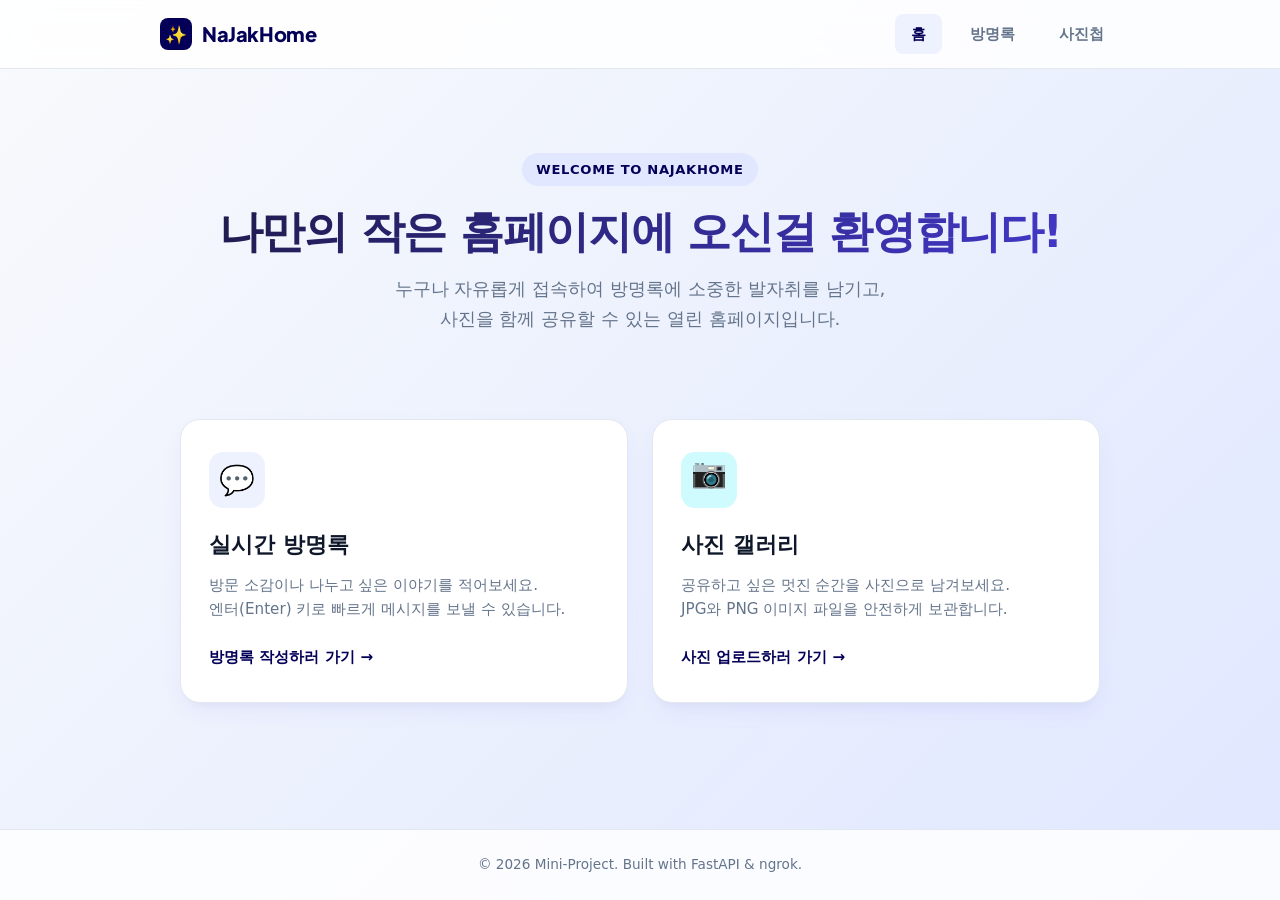
==== templates/index.html @ de192f57 "기능: 반응형 홈페이지 대문, 방명록 및 사진 갤러리 UI/스크립트 구현" ====
<!DOCTYPE html>
<html lang="ko">
<head>
  <meta charset="UTF-8">
  <meta name="viewport" content="width=device-width, initial-scale=1.0">
  <title>N.J.H.</title>
  <link rel="stylesheet" href="/static/css/style.css">
  <link rel="icon" href="data:image/svg+xml,<svg xmlns=%22http://www.w3.org/2000/svg%22 viewBox=%220 0 100 100%22><text y=%22.9em%22 font-size=%2290%22>🌐</text></svg>">
</head>
<body>
  <!-- 상단 네비게이션 -->
  <nav class="navbar">
    <div class="nav-container">
      <a href="/" class="nav-logo">
        <span class="logo-icon">✨</span>
        <span>NaJakHome</span>
      </a>
      <div class="nav-menu">
        <a href="/" class="nav-btn active">홈</a>
        <a href="/guestbook" class="nav-btn">방명록</a>
        <a href="/photo" class="nav-btn">사진첩</a>
      </div>
    </div>
  </nav>

  <!-- 메인 컨텐츠 영역 -->
  <main class="container">
    <section class="hero">
      <div class="hero-badge">Welcome to NaJakHome</div>
      <h1 class="hero-title">나만의 작은 홈페이지에 오신걸 환영합니다!</h1>
      <p class="hero-desc">
        누구나 자유롭게 접속하여 방명록에 소중한 발자취를 남기고,<br>
        사진을 함께 공유할 수 있는 열린 홈페이지입니다.
      </p>
    </section>

    <!-- 페이지 이동 카드 그리드 -->
    <section class="card-grid">
      <!-- 1. 방명록 카드 -->
      <a href="/guestbook" class="feature-card">
        <div class="card-icon"><span class="icon-inner">💬</span></div>
        <h2 class="card-title">실시간 방명록</h2>
        <p class="card-desc">
          방문 소감이나 나누고 싶은 이야기를 적어보세요.<br>
          엔터(Enter) 키로 빠르게 메시지를 보낼 수 있습니다.
        </p>
        <div class="card-action">
          <span>방명록 작성하러 가기</span>
          <span>&rarr;</span>
        </div>
      </a>

      <!-- 2. 사진 업로드 카드 -->
      <a href="/photo" class="feature-card">
        <div class="card-icon photo"><span class="icon-inner">📷</span></div>
        <h2 class="card-title">사진 갤러리</h2>
        <p class="card-desc">
          공유하고 싶은 멋진 순간을 사진으로 남겨보세요.<br>
          JPG와 PNG 이미지 파일을 안전하게 보관합니다.
        </p>
        <div class="card-action">
          <span>사진 업로드하러 가기</span>
          <span>&rarr;</span>
        </div>
      </a>
    </section>
  </main>

  <!-- 하단 푸터 -->
  <footer class="footer">
    <p>&copy; 2026 Mini-Project. Built with FastAPI & ngrok.</p>
  </footer>
</body>
</html>
---- static/css/style.css ----
/* === Google Font / Modern Web Fonts === */
@import url('https://fonts.googleapis.com/css2?family=Pretendard:wght@300;400;500;600;700;800&family=Plus+Jakarta+Sans:wght@500;700;800&display=swap');

:root {
  --primary: #040058;
  --primary-hover: #4338ca;
  --primary-light: #eef2ff;
  --secondary: #06b6d4;
  --accent: #fda409;
  --bg-gradient: linear-gradient(135deg, #f8fafc 0%, #e0e7ff 100%);
  --surface: #ffffff;
  --surface-translucent: rgba(255, 255, 255, 0.85);
  --text-main: #0f172a;
  --text-muted: #64748b;
  --border: #e2e8f0;
  --border-focus: #818cf8;
  --radius-sm: 8px;
  --radius-md: 14px;
  --radius-lg: 20px;
  --shadow-sm: 0 2px 4px rgba(0, 0, 0, 0.04);
  --shadow-md: 0 10px 25px -5px rgba(79, 70, 229, 0.08), 0 8px 10px -6px rgba(0, 0, 0, 0.03);
  --shadow-lg: 0 20px 30px -10px rgba(79, 70, 229, 0.15), 0 10px 15px -3px rgba(0, 0, 0, 0.05);
  --transition: all 0.25s cubic-bezier(0.4, 0, 0.2, 1);
}

* {
  margin: 0;
  padding: 0;
  box-sizing: border-box;
}

body {
  font-family: 'Pretendard', -apple-system, BlinkMacSystemFont, system-ui, Roboto, sans-serif;
  background: var(--bg-gradient);
  color: var(--text-main);
  min-height: 100vh;
  display: flex;
  flex-direction: column;
  line-height: 1.6;
  -webkit-font-smoothing: antialiased;
}

/* === Layout & Container === */
.container {
  width: 100%;
  max-width: 960px;
  margin: 0 auto;
  padding: 24px 20px 48px;
  flex: 1;
}

/* === Navigation Bar === */
.navbar {
  background: var(--surface-translucent);
  backdrop-filter: blur(12px);
  border-bottom: 1px solid var(--border);
  position: sticky;
  top: 0;
  z-index: 50;
  padding: 14px 24px;
}

.nav-container {
  max-width: 960px;
  margin: 0 auto;
  display: flex;
  align-items: center;
  justify-content: space-between;
}

.nav-logo {
  display: flex;
  align-items: center;
  gap: 10px;
  text-decoration: none;
  font-family: 'Plus Jakarta Sans', sans-serif;
  font-weight: 800;
  font-size: 1.25rem;
  color: var(--primary);
  letter-spacing: -0.02em;
}

.nav-logo .logo-icon {
  width: 32px;
  height: 32px;
  background: var(--primary);
  color: #fff;
  border-radius: var(--radius-sm);
  display: flex;
  align-items: center;
  justify-content: center;
  font-size: 1.1rem;
}

.nav-menu {
  display: flex;
  gap: 12px;
  align-items: center;
}

.nav-btn {
  text-decoration: none;
  padding: 8px 16px;
  border-radius: var(--radius-sm);
  font-size: 0.92rem;
  font-weight: 600;
  color: var(--text-muted);
  transition: var(--transition);
  display: inline-flex;
  align-items: center;
  gap: 6px;
}

.nav-btn:hover {
  color: var(--primary);
  background: var(--primary-light);
}

.nav-btn.active {
  color: var(--primary);
  background: var(--primary-light);
}

/* === Hero Section (Home) === */
.hero {
  text-align: center;
  padding: 60px 16px 40px;
}

.hero-badge {
  display: inline-flex;
  align-items: center;
  gap: 6px;
  background: #e0e7ff;
  color: var(--primary);
  padding: 6px 14px;
  border-radius: 9999px;
  font-size: 0.82rem;
  font-weight: 700;
  text-transform: uppercase;
  letter-spacing: 0.05em;
  margin-bottom: 20px;
}

.hero-title {
  font-size: 2.75rem;
  font-weight: 800;
  line-height: 1.2;
  letter-spacing: -0.03em;
  margin-bottom: 16px;
  background: linear-gradient(135deg, #1e1b4b 0%, #4338ca 100%);
  -webkit-background-clip: text;
  -webkit-text-fill-color: transparent;
}

.hero-desc {
  font-size: 1.15rem;
  color: var(--text-muted);
  max-width: 600px;
  margin: 0 auto 36px;
}

/* === Feature Cards Grid (Home) === */
.card-grid {
  display: grid;
  grid-template-columns: repeat(auto-fit, minmax(280px, 1fr));
  gap: 24px;
  margin-top: 10px;
}

.feature-card {
  background: var(--surface);
  border: 1px solid var(--border);
  border-radius: var(--radius-lg);
  padding: 32px 28px;
  display: flex;
  flex-direction: column;
  text-decoration: none;
  color: inherit;
  box-shadow: var(--shadow-md);
  transition: var(--transition);
  position: relative;
  overflow: hidden;
}

.feature-card::before {
  content: '';
  position: absolute;
  top: 0;
  left: 0;
  right: 0;
  height: 4px;
  background: var(--primary);
  opacity: 0;
  transition: var(--transition);
}

.feature-card:hover {
  transform: translateY(-6px);
  box-shadow: var(--shadow-lg);
  border-color: #cbd5e1;
}

.feature-card:hover::before {
  opacity: 1;
}

.card-icon {
  width: 56px;
  height: 56px;
  border-radius: var(--radius-md);
  display: flex;
  align-items: center;
  justify-content: center;
  font-size: 1.8rem;
  line-height: 1;
  margin-bottom: 20px;
  background: var(--primary-light);
  color: var(--primary);
  text-align: center;
  user-select: none;
}

.card-icon span,
.card-icon .icon-inner {
  display: inline-flex;
  align-items: center;
  justify-content: center;
  width: 100%;
  height: 100%;
  line-height: 1;
}

.card-icon.photo {
  background: #cffafe;
  color: #0891b2;
}

.card-icon.photo span,
.card-icon.photo .icon-inner {
  /* 윈도우 이모지 폰트 특유의 아래 쏠림 현상을 광학적으로 상쇄하여 완벽한 중앙 배치 */
  transform: translateY(-7px);
}

.card-title {
  font-size: 1.35rem;
  font-weight: 700;
  margin-bottom: 10px;
  color: var(--text-main);
}

.card-desc {
  font-size: 0.95rem;
  color: var(--text-muted);
  margin-bottom: 24px;
  flex: 1;
}

.card-action {
  font-size: 0.95rem;
  font-weight: 700;
  color: var(--primary);
  display: flex;
  align-items: center;
  gap: 6px;
  transition: var(--transition);
}

.feature-card:hover .card-action {
  gap: 10px;
}

/* === Page Header (Guestbook & Photo) === */
.page-header {
  margin-bottom: 32px;
  padding-bottom: 20px;
  border-bottom: 1px solid var(--border);
  display: flex;
  align-items: flex-end;
  justify-content: space-between;
  flex-wrap: wrap;
  gap: 16px;
}

.page-title {
  font-size: 2rem;
  font-weight: 800;
  letter-spacing: -0.02em;
  color: var(--text-main);
  display: flex;
  align-items: center;
  gap: 10px;
}

.page-subtitle {
  font-size: 0.95rem;
  color: var(--text-muted);
  margin-top: 6px;
}

.btn-back {
  text-decoration: none;
  font-size: 0.9rem;
  font-weight: 600;
  color: var(--text-muted);
  background: var(--surface);
  border: 1px solid var(--border);
  padding: 8px 16px;
  border-radius: var(--radius-sm);
  display: inline-flex;
  align-items: center;
  gap: 6px;
  transition: var(--transition);
}

.btn-back:hover {
  background: #f1f5f9;
  color: var(--text-main);
  border-color: #cbd5e1;
}

/* === Panel / Form Box === */
.panel {
  background: var(--surface);
  border: 1px solid var(--border);
  border-radius: var(--radius-lg);
  padding: 28px;
  box-shadow: var(--shadow-sm);
  margin-bottom: 32px;
}

.panel-title {
  font-size: 1.15rem;
  font-weight: 700;
  margin-bottom: 18px;
  display: flex;
  align-items: center;
  gap: 8px;
}

/* === Form Elements === */
.form-group {
  margin-bottom: 18px;
}

.form-label {
  display: block;
  font-size: 0.88rem;
  font-weight: 600;
  color: var(--text-main);
  margin-bottom: 6px;
}

.form-input,
.form-textarea {
  width: 100%;
  padding: 12px 14px;
  border: 1.5px solid var(--border);
  border-radius: var(--radius-sm);
  font-family: inherit;
  font-size: 0.95rem;
  color: var(--text-main);
  background: #f8fafc;
  transition: var(--transition);
  outline: none;
}

.form-input:focus,
.form-textarea:focus {
  border-color: var(--border-focus);
  background: #fff;
  box-shadow: 0 0 0 3px rgba(99, 102, 241, 0.15);
}

.form-textarea {
  min-height: 100px;
  resize: vertical;
}

.form-hint {
  font-size: 0.8rem;
  color: var(--text-muted);
  margin-top: 6px;
  display: flex;
  align-items: center;
  gap: 4px;
}

.btn-primary {
  background: var(--primary);
  color: #ffffff;
  border: none;
  padding: 12px 24px;
  border-radius: var(--radius-sm);
  font-size: 0.95rem;
  font-weight: 700;
  cursor: pointer;
  display: inline-flex;
  align-items: center;
  justify-content: center;
  gap: 8px;
  transition: var(--transition);
  box-shadow: 0 4px 10px rgba(79, 70, 229, 0.25);
}

.btn-primary:hover {
  background: var(--primary-hover);
  transform: translateY(-1px);
  box-shadow: 0 6px 14px rgba(79, 70, 229, 0.35);
}

.btn-primary:active {
  transform: translateY(0);
}

/* === Guestbook Feed === */
.feed-header {
  display: flex;
  align-items: center;
  justify-content: space-between;
  margin-bottom: 16px;
}

.feed-title {
  font-size: 1.15rem;
  font-weight: 700;
}

.feed-count {
  font-size: 0.85rem;
  color: var(--text-muted);
  background: #f1f5f9;
  padding: 4px 10px;
  border-radius: 9999px;
  font-weight: 600;
}

.guestbook-list {
  display: flex;
  flex-direction: column;
  gap: 14px;
}

.guestbook-item {
  background: var(--surface);
  border: 1px solid var(--border);
  border-radius: var(--radius-md);
  padding: 18px 20px;
  box-shadow: var(--shadow-sm);
  transition: var(--transition);
}

.guestbook-item:hover {
  border-color: #cbd5e1;
  box-shadow: var(--shadow-md);
}

.item-top {
  display: flex;
  align-items: center;
  justify-content: space-between;
  margin-bottom: 8px;
}

.item-author {
  font-weight: 700;
  font-size: 0.98rem;
  color: var(--primary);
  display: flex;
  align-items: center;
  gap: 6px;
}

.item-date {
  font-size: 0.8rem;
  color: var(--text-muted);
}

.item-content {
  font-size: 0.95rem;
  color: #334155;
  white-space: pre-wrap;
  word-break: break-word;
}

/* === Photo Upload Dropzone === */
.dropzone {
  border: 2px dashed #cbd5e1;
  border-radius: var(--radius-md);
  padding: 40px 24px;
  text-align: center;
  background: #f8fafc;
  cursor: pointer;
  transition: var(--transition);
  position: relative;
}

.dropzone:hover,
.dropzone.dragover {
  border-color: var(--primary);
  background: var(--primary-light);
}

.dropzone-icon {
  font-size: 2.8rem;
  color: var(--primary);
  margin-bottom: 12px;
}

.dropzone-text {
  font-size: 1rem;
  font-weight: 600;
  color: var(--text-main);
  margin-bottom: 6px;
}

.dropzone-subtext {
  font-size: 0.82rem;
  color: var(--text-muted);
}

.file-input {
  display: none;
}

.file-preview-bar {
  display: none;
  margin-top: 16px;
  padding: 12px 16px;
  background: #fff;
  border: 1px solid var(--border);
  border-radius: var(--radius-sm);
  align-items: center;
  justify-content: space-between;
}

/* === Photo Gallery Grid === */
.gallery-grid {
  display: grid;
  grid-template-columns: repeat(auto-fill, minmax(220px, 1fr));
  gap: 18px;
}

.gallery-card {
  background: var(--surface);
  border: 1px solid var(--border);
  border-radius: var(--radius-md);
  overflow: hidden;
  box-shadow: var(--shadow-sm);
  transition: var(--transition);
  cursor: pointer;
  display: flex;
  flex-direction: column;
}

.gallery-card:hover {
  transform: translateY(-4px);
  box-shadow: var(--shadow-lg);
  border-color: #cbd5e1;
}

.gallery-img-wrapper {
  position: relative;
  width: 100%;
  padding-top: 75%; /* 4:3 Aspect Ratio */
  background: #f1f5f9;
  overflow: hidden;
}

.gallery-img {
  position: absolute;
  top: 0;
  left: 0;
  width: 100%;
  height: 100%;
  object-fit: cover;
  transition: transform 0.3s ease;
}

.gallery-card:hover .gallery-img {
  transform: scale(1.05);
}

.gallery-info {
  padding: 12px 14px;
}

.gallery-date {
  font-size: 0.78rem;
  color: var(--text-muted);
}

/* === Empty States === */
.empty-state {
  text-align: center;
  padding: 48px 24px;
  background: var(--surface);
  border-radius: var(--radius-md);
  border: 1px dashed var(--border);
  color: var(--text-muted);
}

.empty-icon {
  font-size: 2.5rem;
  margin-bottom: 10px;
  opacity: 0.6;
}

/* === Footer === */
.footer {
  text-align: center;
  padding: 24px;
  font-size: 0.85rem;
  color: var(--text-muted);
  border-top: 1px solid var(--border);
  background: var(--surface-translucent);
}

/* === Responsive Tweaks === */
@media (max-width: 640px) {
  .hero-title {
    font-size: 2rem;
  }
  .page-header {
    flex-direction: column;
    align-items: flex-start;
  }
  .card-grid {
    grid-template-columns: 1fr;
  }
}

/* === Animations === */
@keyframes fadeIn {
  from {
    opacity: 0;
    transform: translateY(-8px);
  }
  to {
    opacity: 1;
    transform: translateY(0);
  }
}

/* === Lightbox Modal === */
.lightbox-modal {
  display: none;
  position: fixed;
  top: 0;
  left: 0;
  width: 100vw;
  height: 100vh;
  background: rgba(15, 23, 42, 0.85);
  backdrop-filter: blur(8px);
  z-index: 1000;
  align-items: center;
  justify-content: center;
  padding: 24px;
}

.lightbox-modal.active {
  display: flex;
  animation: fadeIn 0.25s ease-out;
}

.lightbox-content {
  position: relative;
  max-width: 90vw;
  max-height: 85vh;
  display: flex;
  flex-direction: column;
  align-items: center;
}

.lightbox-content img {
  max-width: 100%;
  max-height: 75vh;
  border-radius: var(--radius-md);
  box-shadow: 0 25px 50px -12px rgba(0, 0, 0, 0.5);
  object-fit: contain;
}

.lightbox-caption {
  margin-top: 14px;
  color: #f8fafc;
  font-size: 0.95rem;
  font-weight: 500;
  text-align: center;
}

.lightbox-close {
  position: absolute;
  top: -42px;
  right: -10px;
  background: none;
  border: none;
  color: #ffffff;
  font-size: 2.2rem;
  line-height: 1;
  cursor: pointer;
  padding: 4px 8px;
  transition: var(--transition);
}

.lightbox-close:hover {
  color: #ef4444;
  transform: scale(1.1);
}
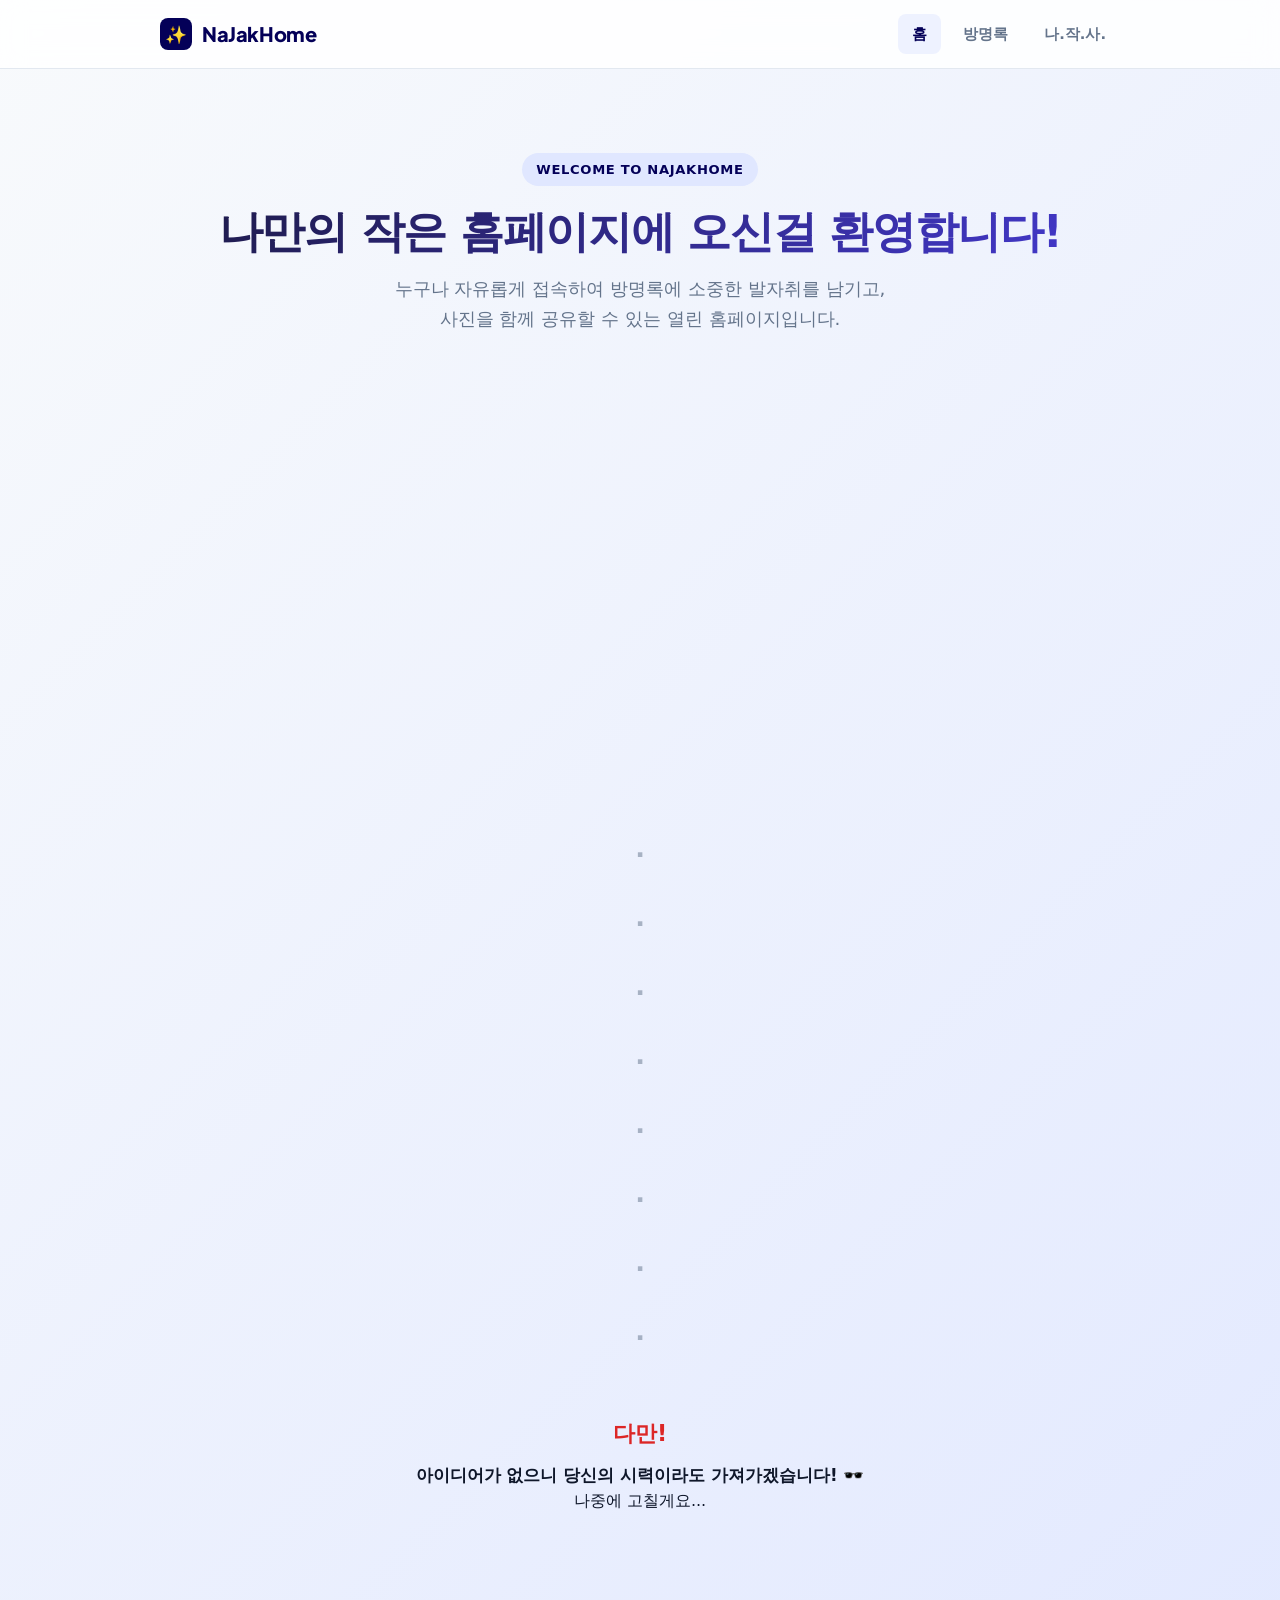
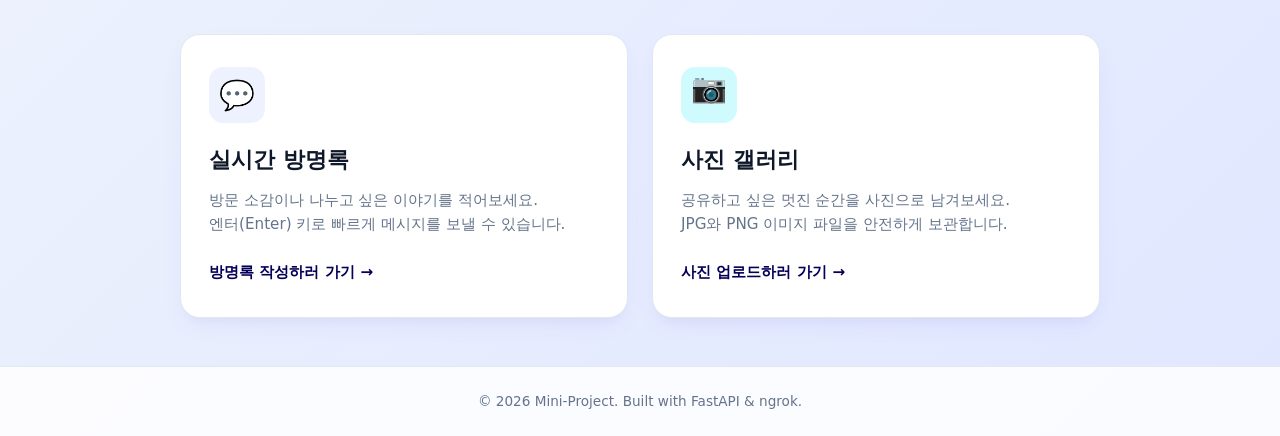
==== commit 40a8b951: "기능: 모바일 상단 탭 줄바꿈 방지 및 메인 다만! 스크롤 감지 비비드 레드 연출 구현" ====
--- a/templates/index.html
+++ b/templates/index.html
@@ -18,7 +18,7 @@
       <div class="nav-menu">
         <a href="/" class="nav-btn active">홈</a>
         <a href="/guestbook" class="nav-btn">방명록</a>
-        <a href="/photo" class="nav-btn">사진첩</a>
+        <a href="/photo" class="nav-btn">나.작.사.</a>
       </div>
     </div>
   </nav>
@@ -32,6 +32,25 @@
         누구나 자유롭게 접속하여 방명록에 소중한 발자취를 남기고,<br>
         사진을 함께 공유할 수 있는 열린 홈페이지입니다.
       </p>
+
+      <!-- 스크롤을 충분히 내려야 나타나는 미스터리 영역 -->
+      <div class="scroll-mystery-zone">
+        <div class="dot-stream">
+          <span>.</span>
+          <span>.</span>
+          <span>.</span>
+          <span>.</span>
+          <span>.</span>
+          <span>.</span>
+          <span>.</span>
+          <span>.</span>
+        </div>
+        <div class="danger-box">
+          <span id="danger-trigger" class="danger-trigger">다만!</span><br>
+          <span class="danger-subtext">아이디어가 없으니 당신의 시력이라도 가져가겠습니다! 🕶️</span><br>
+          나중에 고칠게요...
+        </div>
+      </div>
     </section>
 
     <!-- 페이지 이동 카드 그리드 -->
@@ -70,6 +89,44 @@
   <footer class="footer">
     <p>&copy; 2026 Mini-Project. Built with FastAPI & ngrok.</p>
   </footer>
+
+  <!-- '다만!' 노출 시 비비드 레드 테마 전환 스크립트 -->
+  <script>
+    document.addEventListener("DOMContentLoaded", () => {
+      const trigger = document.getElementById("danger-trigger");
+      if (!trigger) return;
+
+      // 1. 스크롤이 상단(맨 위 80px 이내)에 머물면 무조건 일반 평범한 테마 유지
+      const checkScrollTop = () => {
+        if (window.scrollY < 80) {
+          document.body.classList.remove("vivid-red-mode");
+        }
+      };
+
+      window.addEventListener("scroll", checkScrollTop, { passive: true });
+      checkScrollTop(); // 초기 로딩 시 즉시 검사
+
+      // 2. '다만!'이 화면에 온전히 들어왔을 때만 비비드 레드로 전환
+      const observer = new IntersectionObserver((entries) => {
+        entries.forEach(entry => {
+          if (entry.isIntersecting && window.scrollY >= 80) {
+            document.body.classList.add("vivid-red-mode");
+          } else {
+            // 트리거가 화면 아래로 벗어나거나 상단으로 이동 시 평범한 모드로 복귀
+            const rect = trigger.getBoundingClientRect();
+            if (rect.top > (window.innerHeight || document.documentElement.clientHeight) * 0.7 || window.scrollY < 80) {
+              document.body.classList.remove("vivid-red-mode");
+            }
+          }
+        });
+      }, {
+        threshold: 0.5, // 50% 이상 화면에 확실히 들어왔을 때만 발동
+        rootMargin: "0px 0px -80px 0px" // 하단 80px 여유를 두어 살짝 걸치는 정도로는 미발동
+      });
+
+      observer.observe(trigger);
+    });
+  </script>
 </body>
 </html>
 
--- a/static/css/style.css
+++ b/static/css/style.css
@@ -38,6 +38,7 @@
   flex-direction: column;
   line-height: 1.6;
   -webkit-font-smoothing: antialiased;
+  transition: background 0.4s ease, color 0.4s ease;
 }
 
 /* === Layout & Container === */
@@ -66,6 +67,8 @@
   display: flex;
   align-items: center;
   justify-content: space-between;
+  gap: 10px;
+  flex-wrap: nowrap;
 }
 
 .nav-logo {
@@ -78,6 +81,8 @@
   font-size: 1.25rem;
   color: var(--primary);
   letter-spacing: -0.02em;
+  white-space: nowrap;
+  flex-shrink: 0;
 }
 
 .nav-logo .logo-icon {
@@ -90,17 +95,20 @@
   align-items: center;
   justify-content: center;
   font-size: 1.1rem;
+  flex-shrink: 0;
 }
 
 .nav-menu {
   display: flex;
-  gap: 12px;
-  align-items: center;
+  gap: 8px;
+  align-items: center;
+  flex-wrap: nowrap;
+  flex-shrink: 0;
 }
 
 .nav-btn {
   text-decoration: none;
-  padding: 8px 16px;
+  padding: 8px 14px;
   border-radius: var(--radius-sm);
   font-size: 0.92rem;
   font-weight: 600;
@@ -109,6 +117,9 @@
   display: inline-flex;
   align-items: center;
   gap: 6px;
+  white-space: nowrap;
+  word-break: keep-all;
+  flex-shrink: 0;
 }
 
 .nav-btn:hover {
@@ -585,6 +596,19 @@
   padding: 12px 14px;
 }
 
+.gallery-caption {
+  font-size: 0.92rem;
+  font-weight: 600;
+  color: var(--text-main);
+  margin-bottom: 6px;
+  line-height: 1.4;
+  word-break: break-word;
+  display: -webkit-box;
+  -webkit-line-clamp: 2;
+  -webkit-box-orient: vertical;
+  overflow: hidden;
+}
+
 .gallery-date {
   font-size: 0.78rem;
   color: var(--text-muted);
@@ -618,6 +642,29 @@
 
 /* === Responsive Tweaks === */
 @media (max-width: 640px) {
+  .navbar {
+    padding: 10px 14px;
+  }
+  .nav-container {
+    gap: 8px;
+  }
+  .nav-logo {
+    font-size: 1.05rem;
+    gap: 6px;
+  }
+  .nav-logo .logo-icon {
+    width: 28px;
+    height: 28px;
+    font-size: 0.95rem;
+  }
+  .nav-menu {
+    gap: 4px;
+  }
+  .nav-btn {
+    padding: 6px 10px;
+    font-size: 0.84rem;
+    gap: 4px;
+  }
   .hero-title {
     font-size: 2rem;
   }
@@ -627,6 +674,19 @@
   }
   .card-grid {
     grid-template-columns: 1fr;
+  }
+}
+
+@media (max-width: 380px) {
+  .navbar {
+    padding: 8px 8px;
+  }
+  .nav-logo span:not(.logo-icon) {
+    font-size: 0.92rem;
+  }
+  .nav-btn {
+    padding: 5px 6px;
+    font-size: 0.78rem;
   }
 }
 
@@ -707,3 +767,140 @@
   transform: scale(1.1);
 }
 
+/* === '다만!' 트리거 및 비비드 레드(Vivid Red) 테마 연출 === */
+.scroll-mystery-zone {
+  margin-top: 55vh; /* 첫 화면(상단)에서는 완전히 화면 아래로 숨김 */
+  margin-bottom: 50px;
+  display: flex;
+  flex-direction: column;
+  align-items: center;
+  justify-content: center;
+}
+
+.dot-stream {
+  display: flex;
+  flex-direction: column;
+  gap: 28px;
+  font-size: 1.6rem;
+  font-weight: 800;
+  color: var(--text-muted);
+  opacity: 0.5;
+  margin-bottom: 40px;
+  user-select: none;
+}
+
+.danger-box {
+  text-align: center;
+  padding: 20px 10px;
+}
+
+.danger-trigger {
+  display: inline-block;
+  font-size: 1.4rem;
+  font-weight: 900;
+  color: #dc2626;
+  padding: 4px 12px;
+  border-radius: var(--radius-sm);
+  transition: var(--transition);
+}
+
+.danger-subtext {
+  display: inline-block;
+  margin-top: 6px;
+  font-size: 1.05rem;
+  font-weight: 700;
+  transition: var(--transition);
+}
+
+/* 🚨 '다만!' 노출 시 발동하는 비비드 레드 모드 🚨 */
+body.vivid-red-mode {
+  background: #ff0033 !important; /* 선명하고 강렬한 비비드 레드 */
+  color: #ffffff !important;
+}
+
+body.vivid-red-mode .navbar {
+  background: rgba(210, 0, 35, 0.85) !important;
+  border-bottom-color: rgba(255, 255, 255, 0.25) !important;
+}
+
+body.vivid-red-mode .nav-logo {
+  color: #ffffff !important;
+}
+
+body.vivid-red-mode .nav-logo .logo-icon {
+  background: #ffffff !important;
+  color: #ff0033 !important;
+}
+
+body.vivid-red-mode .nav-btn {
+  color: rgba(255, 255, 255, 0.9) !important;
+}
+
+body.vivid-red-mode .nav-btn:hover,
+body.vivid-red-mode .nav-btn.active {
+  color: #ff0033 !important;
+  background: #ffffff !important;
+}
+
+body.vivid-red-mode .hero-badge {
+  background: #ffffff !important;
+  color: #ff0033 !important;
+  box-shadow: 0 4px 15px rgba(0, 0, 0, 0.2) !important;
+}
+
+body.vivid-red-mode .hero-title {
+  background: none !important;
+  -webkit-text-fill-color: #ffffff !important;
+  color: #ffffff !important;
+  text-shadow: 0 4px 20px rgba(0, 0, 0, 0.3) !important;
+}
+
+body.vivid-red-mode .hero-desc {
+  color: #ffffff !important;
+}
+
+body.vivid-red-mode .danger-trigger {
+  font-size: 1.8rem;
+  color: #fffb00 !important; /* 노란색 네온 강조 */
+  background: #111111 !important;
+  box-shadow: 0 0 20px rgba(255, 251, 0, 0.8) !important;
+  transform: scale(1.1);
+  animation: pulseDanger 0.8s infinite alternate ease-in-out;
+}
+
+@keyframes pulseDanger {
+  from {
+    transform: scale(1.05);
+    box-shadow: 0 0 15px rgba(255, 251, 0, 0.6);
+  }
+  to {
+    transform: scale(1.18);
+    box-shadow: 0 0 30px rgba(255, 251, 0, 1);
+  }
+}
+
+body.vivid-red-mode .danger-subtext {
+  color: #ffffff !important;
+  text-shadow: 0 2px 10px rgba(0, 0, 0, 0.5) !important;
+}
+
+body.vivid-red-mode .feature-card {
+  background: #ffffff !important;
+  border-color: #ffcccc !important;
+  box-shadow: 0 15px 35px rgba(0, 0, 0, 0.3) !important;
+}
+
+body.vivid-red-mode .card-title {
+  color: #ff0033 !important;
+}
+
+body.vivid-red-mode .card-action {
+  color: #ff0033 !important;
+}
+
+body.vivid-red-mode .footer {
+  background: rgba(180, 0, 30, 0.95) !important;
+  color: rgba(255, 255, 255, 0.95) !important;
+  border-top-color: rgba(255, 255, 255, 0.25) !important;
+}
+
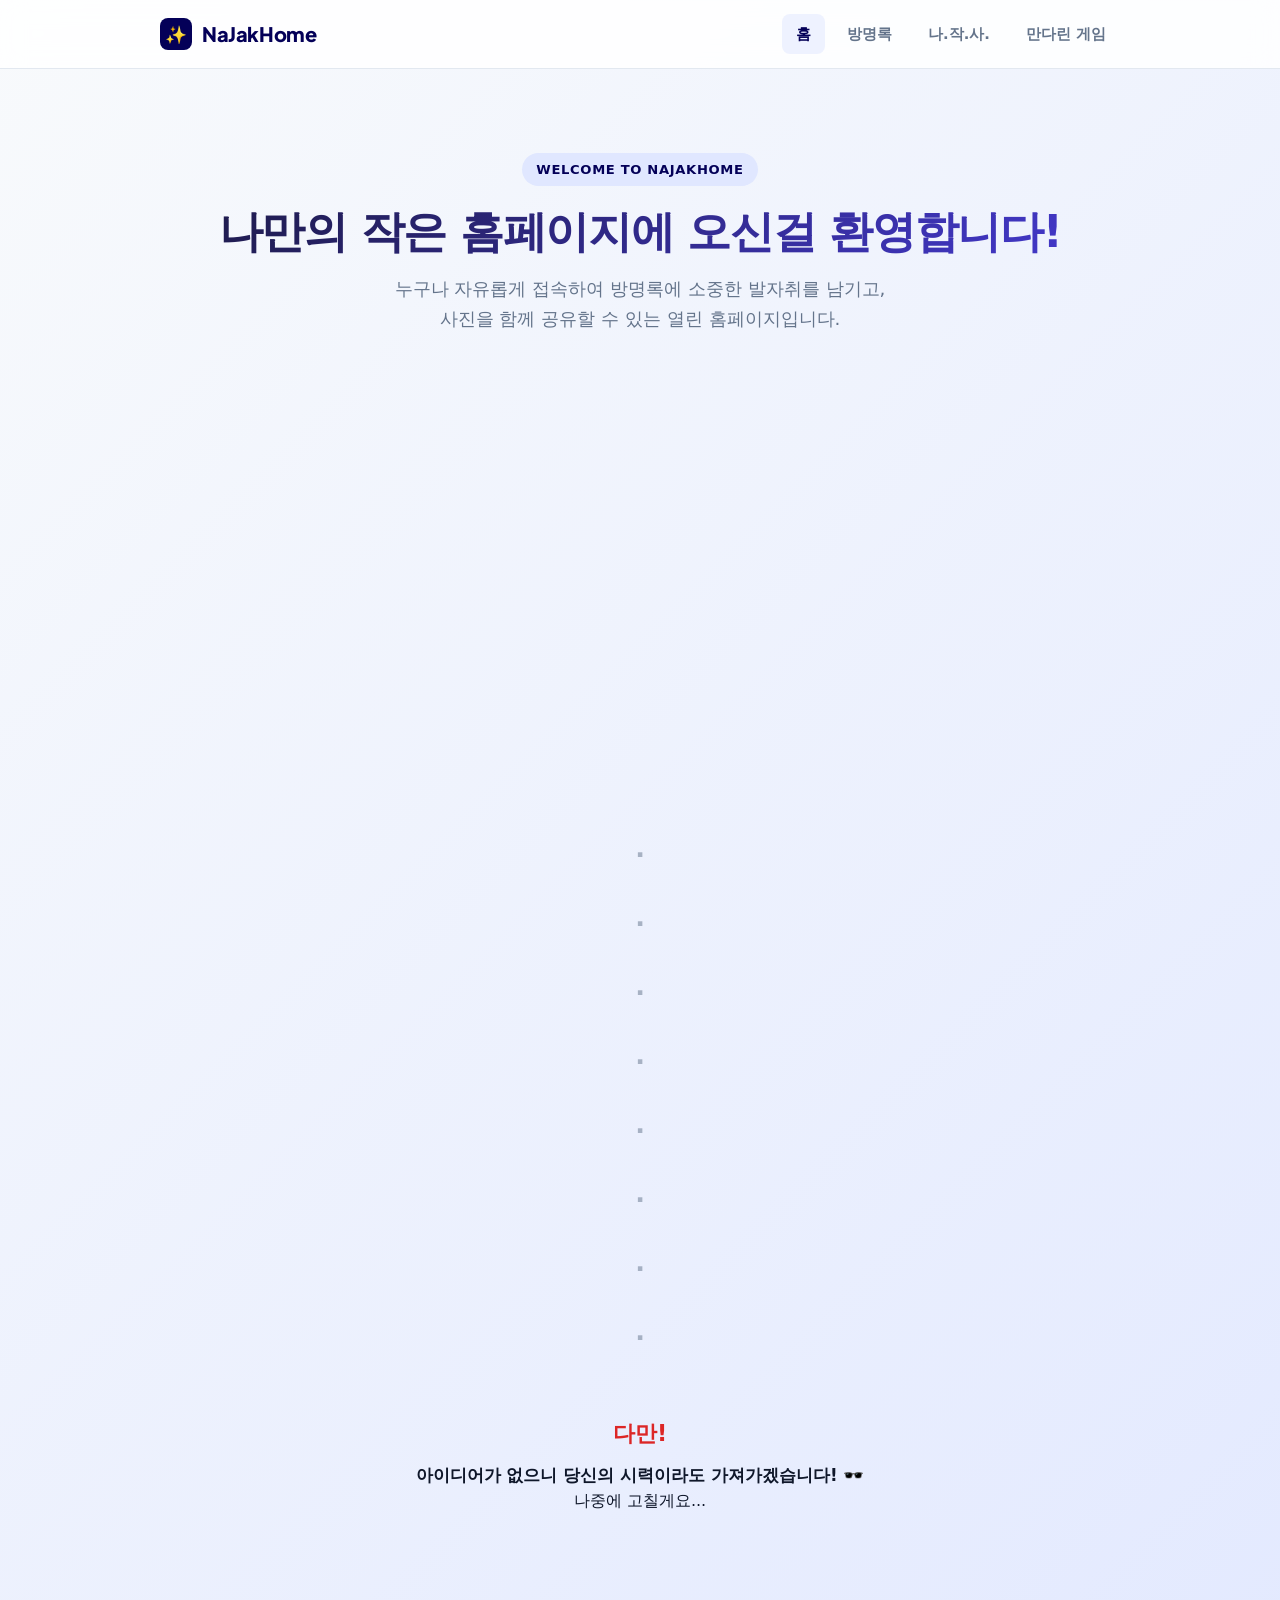
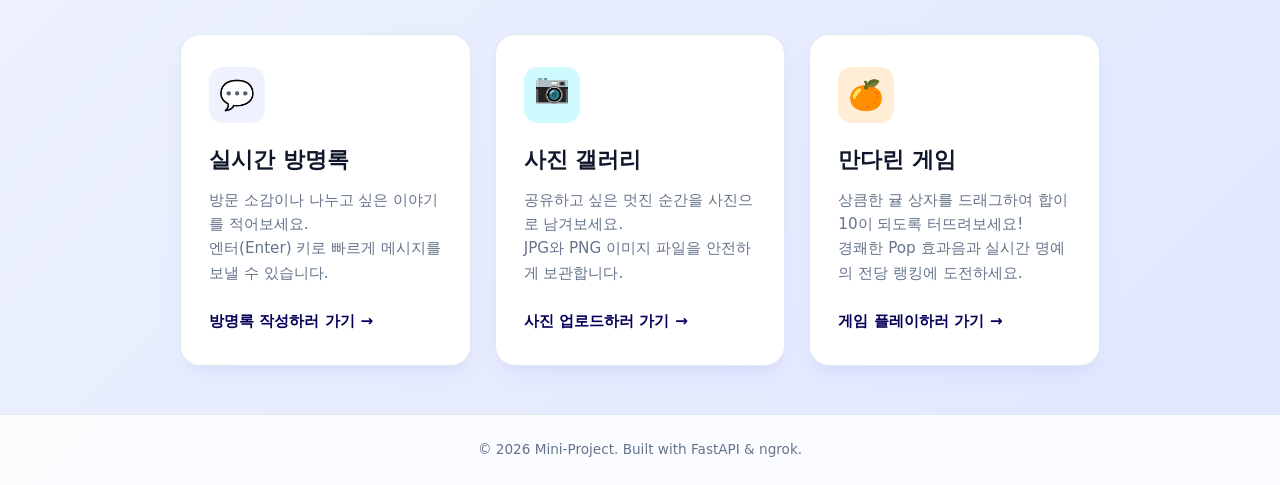
==== commit f092b436: "기능: 만다린 퍼즐 게임 이식 및 상단 탭/대문 카드 연동 (/mandarin) [v1.1.0]" ====
--- a/templates/index.html
+++ b/templates/index.html
@@ -5,6 +5,7 @@
   <meta name="viewport" content="width=device-width, initial-scale=1.0">
   <title>N.J.H.</title>
   <link rel="stylesheet" href="/static/css/style.css">
+  <link rel="stylesheet" href="/static/css/game.css">
   <link rel="icon" href="data:image/svg+xml,<svg xmlns=%22http://www.w3.org/2000/svg%22 viewBox=%220 0 100 100%22><text y=%22.9em%22 font-size=%2290%22>🌐</text></svg>">
 </head>
 <body>
@@ -19,6 +20,7 @@
         <a href="/" class="nav-btn active">홈</a>
         <a href="/guestbook" class="nav-btn">방명록</a>
         <a href="/photo" class="nav-btn">나.작.사.</a>
+        <a href="/mandarin" class="nav-btn">만다린 게임</a>
       </div>
     </div>
   </nav>
@@ -82,6 +84,20 @@
           <span>&rarr;</span>
         </div>
       </a>
+
+      <!-- 3. 만다린 게임 카드 -->
+      <a href="/mandarin" class="feature-card">
+        <div class="card-icon mandarin"><span class="icon-inner">🍊</span></div>
+        <h2 class="card-title">만다린 게임</h2>
+        <p class="card-desc">
+          상큼한 귤 상자를 드래그하여 합이 10이 되도록 터뜨려보세요!<br>
+          경쾌한 Pop 효과음과 실시간 명예의 전당 랭킹에 도전하세요.
+        </p>
+        <div class="card-action">
+          <span>게임 플레이하러 가기</span>
+          <span>&rarr;</span>
+        </div>
+      </a>
     </section>
   </main>
 
--- a/static/css/game.css
+++ b/static/css/game.css
@@ -0,0 +1,1035 @@
+/* ==========================================================================
+   만다린 게임 (Mandarin Game) & 사이드 Top 5 랭킹 스타일 (game.css)
+   ========================================================================== */
+
+:root {
+  --accent-orange: #ea580c;
+  --accent-orange-hover: #c2410c;
+  --accent-orange-light: #ffedd5;
+  --accent-wood: #78350f;
+  --surface-card: #ffffff;
+  --surface-subtle: #f8fafc;
+  --surface-hover: #f1f5f9;
+  --border-color: #e2e8f0;
+  --border-subtle: #f1f5f9;
+  --text-sub: #475569;
+  --transition-smooth: all 0.2s cubic-bezier(0.4, 0, 0.2, 1);
+}
+
+/* 게임 페이지 컨테이너 확장 */
+.game-container {
+  max-width: 1140px;
+  width: 100%;
+  margin: 0 auto;
+  padding: 24px 16px 48px;
+  flex: 1;
+}
+
+/* 헤더 배지 & 타이틀 */
+.game-badge-row {
+  display: flex;
+  justify-content: center;
+  gap: 0.5rem;
+  margin-bottom: 0.6rem;
+}
+
+.game-badge {
+  display: inline-flex;
+  align-items: center;
+  padding: 4px 12px;
+  border-radius: 9999px;
+  font-size: 0.8rem;
+  font-weight: 600;
+  background-color: #f1f5f9;
+  color: #475569;
+  border: 1px solid #e2e8f0;
+}
+
+.orange-badge {
+  background-color: #ffedd5 !important;
+  color: #c2410c !important;
+  border-color: #fdba74 !important;
+}
+
+/* 2열 레이아웃: 좌측 게임 + 우측 사이드 랭킹 */
+.game-layout-container {
+  display: grid;
+  grid-template-columns: 1fr 320px;
+  gap: 1.5rem;
+  align-items: start;
+  margin-top: 1.25rem;
+}
+
+/* 좌측 게임 카드 래퍼 */
+.game-card-wrapper {
+  padding: 1.25rem 1.4rem;
+  background-color: var(--surface-card);
+  border: 1px solid var(--border-color);
+  border-radius: 16px;
+  box-shadow: 0 10px 25px -5px rgba(0, 0, 0, 0.05), 0 8px 10px -6px rgba(0, 0, 0, 0.02);
+}
+
+/* 게임 대시보드 HUD */
+.game-hud {
+  display: flex;
+  justify-content: space-between;
+  align-items: center;
+  flex-wrap: wrap;
+  gap: 1rem;
+  padding-bottom: 0.9rem;
+  border-bottom: 1px solid var(--border-subtle);
+}
+
+.hud-stats-group {
+  display: flex;
+  align-items: center;
+  gap: 0.8rem;
+  flex-wrap: wrap;
+}
+
+.hud-stat-box {
+  display: flex;
+  flex-direction: column;
+  background: var(--surface-subtle);
+  border: 1px solid var(--border-color);
+  padding: 0.45rem 0.85rem;
+  border-radius: 10px;
+  min-width: 82px;
+}
+
+.hud-stat-label {
+  font-size: 0.76rem;
+  color: var(--text-muted);
+  font-weight: 500;
+}
+
+.hud-stat-value {
+  font-size: 1.25rem;
+  font-weight: 700;
+  color: var(--text-main);
+  line-height: 1.2;
+  margin-top: 0.15rem;
+}
+
+.hud-stat-value .stat-unit {
+  font-size: 0.82rem;
+  font-weight: 600;
+  color: var(--text-sub);
+  margin-left: 0.15rem;
+}
+
+.score-box .hud-stat-value {
+  color: var(--accent-orange);
+}
+
+.timer-box.time-warning {
+  background-color: #fef2f2;
+  border-color: #fca5a5;
+  animation: timerBlink 0.8s infinite alternate;
+}
+
+.timer-box.time-warning .hud-stat-value {
+  color: #dc2626;
+}
+
+@keyframes timerBlink {
+  0% { transform: scale(1); }
+  100% { transform: scale(1.05); }
+}
+
+.hud-action-group {
+  display: flex;
+  align-items: center;
+  gap: 0.5rem;
+}
+
+.btn-hud-icon {
+  width: 40px;
+  height: 40px;
+  display: inline-flex;
+  align-items: center;
+  justify-content: center;
+  font-size: 1.2rem;
+  border-radius: 10px;
+  background-color: var(--surface-subtle);
+  border: 1px solid var(--border-color);
+  margin: 0 !important;
+  box-sizing: border-box;
+  flex-shrink: 0;
+  cursor: pointer;
+  transition: var(--transition-smooth);
+}
+
+.btn-hud-icon:hover {
+  background-color: var(--surface-hover);
+  border-color: var(--accent-orange);
+  transform: translateY(-1px);
+}
+
+.btn-hud-action {
+  margin-top: 0 !important;
+  height: 40px !important;
+  padding: 0 1.2rem;
+  font-size: 0.9rem;
+  font-weight: 600;
+  background-color: #1e293b;
+  color: #ffffff;
+  border: none;
+  border-radius: 10px;
+  box-shadow: 0 2px 8px rgba(30, 41, 59, 0.15);
+  display: inline-flex;
+  align-items: center;
+  justify-content: center;
+  box-sizing: border-box;
+  flex-shrink: 0;
+  cursor: pointer;
+  transition: var(--transition-smooth);
+}
+
+.btn-hud-action:hover {
+  background-color: var(--accent-orange);
+  transform: translateY(-1px);
+}
+
+/* 타이머 프로그레스 게이지 바 */
+.timer-gauge-track {
+  width: 100%;
+  height: 6px;
+  background-color: var(--border-subtle);
+  border-radius: 3px;
+  overflow: hidden;
+  margin-top: 0.75rem;
+  margin-bottom: 1.1rem;
+}
+
+.timer-gauge-fill {
+  height: 100%;
+  width: 100%;
+  background: linear-gradient(90deg, var(--accent-orange), #f97316);
+  border-radius: 3px;
+  transition: width 1s linear;
+}
+
+/* 게임 플레이 보드 래퍼 */
+.game-board-container {
+  position: relative;
+  width: 100%;
+  min-height: 440px;
+  background-color: #faf6f0;
+  border: 1px solid #ebdccb;
+  border-radius: 12px;
+  padding: 0.75rem;
+  box-sizing: border-box;
+  user-select: none;
+  -webkit-user-select: none;
+  touch-action: none; /* 터치 드래그 시 브라우저 기본 스크롤 차단 */
+  overflow: hidden;
+  box-shadow: inset 0 2px 6px rgba(0, 0, 0, 0.03);
+}
+
+/* 시작 전 오버레이 */
+.game-start-overlay {
+  position: absolute;
+  inset: 0;
+  background: rgba(250, 248, 245, 0.94);
+  backdrop-filter: blur(5px);
+  z-index: 30;
+  display: flex;
+  align-items: center;
+  justify-content: center;
+  border-radius: 12px;
+  padding: 1.5rem;
+  box-sizing: border-box;
+}
+
+.start-overlay-card {
+  text-align: center;
+  max-width: 440px;
+  width: 100%;
+  display: flex;
+  flex-direction: column;
+  align-items: center;
+  justify-content: center;
+}
+
+.start-mandarin-logo {
+  width: 72px;
+  height: 72px;
+  margin-bottom: 0.75rem;
+  filter: drop-shadow(0 6px 12px rgba(234, 88, 12, 0.25));
+  animation: floatMandarin 3s ease-in-out infinite;
+}
+
+@keyframes floatMandarin {
+  0%, 100% { transform: translateY(0) rotate(0deg); }
+  50% { transform: translateY(-8px) rotate(4deg); }
+}
+
+.start-overlay-card h2 {
+  font-size: 1.35rem;
+  font-weight: 700;
+  color: var(--text-main);
+  margin-bottom: 0.5rem;
+}
+
+.start-overlay-card p {
+  font-size: 0.92rem;
+  color: var(--text-sub);
+  line-height: 1.6;
+  margin-bottom: 1.25rem;
+}
+
+.start-btn-lg {
+  padding: 0.75rem 2rem;
+  font-size: 1.05rem;
+  font-weight: 700;
+  background-color: var(--accent-orange);
+  color: #ffffff;
+  border: none;
+  border-radius: 12px;
+  box-shadow: 0 4px 15px rgba(234, 88, 12, 0.35);
+  cursor: pointer;
+  transition: var(--transition-smooth);
+}
+
+.start-btn-lg:hover {
+  background-color: var(--accent-orange-hover);
+  transform: translateY(-2px);
+}
+
+/* 17x10 만다린 타일 그리드 보드 */
+.mandarin-board {
+  display: grid;
+  grid-template-columns: repeat(17, 1fr);
+  grid-template-rows: repeat(10, 1fr);
+  gap: 4px;
+  width: 100%;
+}
+
+/* 개별 귤 타일 */
+.mandarin-tile {
+  position: relative;
+  aspect-ratio: 1;
+  border-radius: 8px;
+  display: flex;
+  align-items: center;
+  justify-content: center;
+  cursor: pointer;
+  background-color: rgba(255, 249, 242, 0.75);
+  border: 1px solid rgba(243, 229, 215, 0.8);
+  transition: transform 0.12s ease, filter 0.12s ease, box-shadow 0.12s ease;
+  will-change: transform;
+}
+
+.tile-bg-mandarin {
+  width: 100%;
+  height: 100%;
+  object-fit: contain;
+  pointer-events: none;
+  transform: scale(1.35);
+  filter: drop-shadow(0 2px 4px rgba(0, 0, 0, 0.12));
+}
+
+.tile-number {
+  position: absolute;
+  inset: 0;
+  display: flex;
+  align-items: center;
+  justify-content: center;
+  transform: translateY(5%);
+  font-size: 1.0rem;
+  font-weight: 800;
+  color: #ffffff;
+  text-shadow: 0 1px 3px rgba(0, 0, 0, 0.88), 0 0 2px #000;
+  pointer-events: none;
+  user-select: none;
+}
+
+/* 드래그 선택된 타일 */
+.mandarin-tile.selected {
+  transform: scale(1.08);
+  filter: brightness(1.12);
+  border-color: var(--accent-orange);
+  box-shadow: 0 0 8px rgba(234, 88, 12, 0.45);
+  z-index: 2;
+  background-color: #ffedd5;
+}
+
+/* 합계 10 달성 시 타일 강조 */
+.mandarin-tile.selected.is-ten {
+  transform: scale(1.14);
+  filter: brightness(1.25) drop-shadow(0 0 5px #ea580c);
+  border-color: #ea580c;
+  background-color: #fed7aa;
+  box-shadow: 0 0 12px rgba(234, 88, 12, 0.7);
+}
+
+/* 터지며 사라지는 팝 애니메이션 */
+.mandarin-tile.clearing-pop {
+  animation: popExplosion 0.28s cubic-bezier(0.18, 0.89, 0.32, 1.28) forwards;
+  z-index: 5;
+}
+
+@keyframes popExplosion {
+  0% {
+    transform: scale(1.15);
+    opacity: 1;
+  }
+  50% {
+    transform: scale(1.4) rotate(12deg);
+    opacity: 0.9;
+    filter: brightness(1.4);
+  }
+  100% {
+    transform: scale(0.1) rotate(25deg);
+    opacity: 0;
+  }
+}
+
+/* 제거 완료된 타일: 빈자리 유지 */
+.mandarin-tile.cleared {
+  visibility: hidden;
+  pointer-events: none;
+}
+
+/* 실패 흔들림 애니메이션 */
+.mandarin-tile.shake-fail {
+  animation: tileShake 0.3s ease-in-out;
+}
+
+@keyframes tileShake {
+  0%, 100% { transform: translateX(0); }
+  25% { transform: translateX(-3px); }
+  75% { transform: translateX(3px); }
+}
+
+/* 드래그 선택 박스 */
+.selection-box {
+  position: absolute;
+  border: 2px dashed rgba(234, 88, 12, 0.75);
+  background: rgba(234, 88, 12, 0.12);
+  border-radius: 6px;
+  pointer-events: none;
+  z-index: 15;
+  transition: border-color 0.1s ease, background-color 0.1s ease;
+}
+
+.selection-box.is-ten {
+  border: 2px solid #ea580c;
+  background: rgba(234, 88, 12, 0.28);
+  box-shadow: 0 0 16px rgba(234, 88, 12, 0.5);
+}
+
+/* 합계 플로팅 인디케이터 배지 */
+.sum-floating-badge {
+  position: absolute;
+  background: rgba(30, 41, 59, 0.9);
+  color: #ffffff;
+  padding: 0.3rem 0.65rem;
+  border-radius: 20px;
+  font-size: 0.85rem;
+  font-weight: 700;
+  pointer-events: none;
+  z-index: 20;
+  backdrop-filter: blur(4px);
+  box-shadow: 0 3px 8px rgba(0, 0, 0, 0.2);
+  white-space: nowrap;
+  transform: translate(-50%, -100%);
+  transition: background-color 0.12s ease, transform 0.12s ease;
+}
+
+.sum-floating-badge.is-ten {
+  background: #ea580c;
+  color: #ffffff;
+  box-shadow: 0 0 12px rgba(234, 88, 12, 0.6);
+  transform: translate(-50%, -100%) scale(1.1);
+}
+
+/* 플로팅 스코어 텍스트 (+N) */
+.floating-score {
+  position: absolute;
+  font-size: 1.4rem;
+  font-weight: 900;
+  color: #ea580c;
+  text-shadow: 0 1px 3px rgba(0, 0, 0, 0.25), 0 0 8px #fff;
+  pointer-events: none;
+  z-index: 25;
+  animation: floatScoreUp 0.8s ease-out forwards;
+  transform: translate(-50%, -50%);
+}
+
+@keyframes floatScoreUp {
+  0% {
+    opacity: 1;
+    transform: translate(-50%, -50%) scale(0.8);
+  }
+  50% {
+    opacity: 1;
+    transform: translate(-50%, -90%) scale(1.25);
+  }
+  100% {
+    opacity: 0;
+    transform: translate(-50%, -130%) scale(1);
+  }
+}
+
+.game-tip-row {
+  margin-top: 0.85rem;
+  font-size: 0.85rem;
+  color: var(--text-muted);
+  background: var(--surface-subtle);
+  padding: 0.55rem 0.85rem;
+  border-radius: 8px;
+  border: 1px dashed var(--border-color);
+}
+
+/* ==========================================================================
+   우측 사이드 Top 5 명예의 전당 위젯
+   ========================================================================== */
+.sidebar-leaderboard {
+  background-color: var(--surface-card);
+  border: 1px solid var(--border-color);
+  border-radius: 16px;
+  padding: 1.25rem;
+  box-shadow: 0 10px 25px -5px rgba(0, 0, 0, 0.05), 0 8px 10px -6px rgba(0, 0, 0, 0.02);
+}
+
+.sidebar-title-row {
+  display: flex;
+  justify-content: space-between;
+  align-items: center;
+  margin-bottom: 1rem;
+  padding-bottom: 0.65rem;
+  border-bottom: 1px solid var(--border-subtle);
+}
+
+.sidebar-title-wrap h2 {
+  font-size: 1.15rem;
+  font-weight: 700;
+  color: var(--text-main);
+  margin-bottom: 0.15rem;
+}
+
+.sidebar-title-wrap .sub-label {
+  font-size: 0.78rem;
+  color: var(--accent-orange);
+  font-weight: 600;
+}
+
+.btn-icon-refresh {
+  width: 32px;
+  height: 32px;
+  display: inline-flex;
+  align-items: center;
+  justify-content: center;
+  border-radius: 8px;
+  background-color: var(--surface-subtle);
+  border: 1px solid var(--border-color);
+  font-size: 0.95rem;
+  cursor: pointer;
+  transition: var(--transition-smooth);
+}
+
+.btn-icon-refresh:hover {
+  background-color: var(--surface-hover);
+  border-color: var(--accent-orange);
+}
+
+.btn-icon-refresh.spinning {
+  animation: spinIcon 0.6s ease-in-out;
+}
+
+@keyframes spinIcon {
+  100% { transform: rotate(360deg); }
+}
+
+/* 스켈레톤 리스트 */
+.leaderboard-skeleton-list {
+  display: flex;
+  flex-direction: column;
+  gap: 0.6rem;
+}
+
+.skeleton-rank-item {
+  height: 48px;
+  background: linear-gradient(90deg, #f1f5f9 25%, #e2e8f0 50%, #f1f5f9 75%);
+  background-size: 200% 100%;
+  border-radius: 10px;
+  animation: skeleton-pulse 1.5s ease-in-out infinite;
+}
+
+@keyframes skeleton-pulse {
+  0% { background-position: 200% 0; }
+  100% { background-position: -200% 0; }
+}
+
+/* Top 5 리스트 */
+.top5-list {
+  list-style: none;
+  display: flex;
+  flex-direction: column;
+  gap: 0.55rem;
+  padding: 0;
+  margin: 0;
+}
+
+.top5-item {
+  display: flex;
+  justify-content: space-between;
+  align-items: center;
+  padding: 0.6rem 0.8rem;
+  background: var(--surface-subtle);
+  border: 1px solid var(--border-subtle);
+  border-radius: 10px;
+  transition: var(--transition-smooth);
+}
+
+.top5-item:hover {
+  background: var(--surface-hover);
+  border-color: var(--border-color);
+  transform: translateX(2px);
+}
+
+/* 신규 등록 랭킹 하이라이트 */
+.top5-item.newly-ranked {
+  animation: highlightRank 2s ease-out;
+}
+
+@keyframes highlightRank {
+  0% {
+    background-color: #fed7aa;
+    border-color: #ea580c;
+    box-shadow: 0 0 12px rgba(234, 88, 12, 0.5);
+  }
+  100% {
+    background-color: var(--surface-subtle);
+    border-color: var(--border-subtle);
+    box-shadow: none;
+  }
+}
+
+.top5-rank-col {
+  display: flex;
+  align-items: center;
+  gap: 0.65rem;
+  min-width: 0;
+}
+
+.rank-badge {
+  font-size: 0.78rem;
+  font-weight: 700;
+  padding: 0.2rem 0.45rem;
+  border-radius: 6px;
+  flex-shrink: 0;
+}
+
+.rank-badge.gold {
+  background: #fef3c7;
+  color: #92400e;
+  border: 1px solid #fde68a;
+}
+
+.rank-badge.silver {
+  background: #f1f5f9;
+  color: #475569;
+  border: 1px solid #e2e8f0;
+}
+
+.rank-badge.bronze {
+  background: #ffedd5;
+  color: #9a3412;
+  border: 1px solid #fed7aa;
+}
+
+.rank-badge.normal {
+  background: var(--surface-card);
+  color: var(--text-muted);
+  border: 1px solid var(--border-color);
+  min-width: 24px;
+  text-align: center;
+}
+
+.player-info {
+  display: flex;
+  flex-direction: column;
+  min-width: 0;
+}
+
+.player-name {
+  font-size: 0.88rem;
+  font-weight: 600;
+  color: var(--text-main);
+  white-space: nowrap;
+  overflow: hidden;
+  text-overflow: ellipsis;
+  max-width: 125px;
+}
+
+.record-time {
+  font-size: 0.72rem;
+  color: var(--text-muted);
+}
+
+.top5-score-col {
+  flex-shrink: 0;
+  text-align: right;
+}
+
+.top5-score-col .score-val {
+  font-size: 1.08rem;
+  font-weight: 700;
+  color: var(--accent-orange);
+}
+
+.top5-score-col .score-unit {
+  font-size: 0.76rem;
+  font-weight: 500;
+  color: var(--text-sub);
+  margin-left: 0.1rem;
+}
+
+.top5-empty {
+  text-align: center;
+  padding: 1.5rem 0.5rem;
+  color: var(--text-muted);
+  font-size: 0.85rem;
+  line-height: 1.5;
+}
+
+.top5-empty .empty-icon {
+  font-size: 1.6rem;
+  display: block;
+  margin-bottom: 0.4rem;
+}
+
+/* 내 최근 점수 위젯 */
+.my-last-score-card {
+  margin-top: 1rem;
+  padding: 0.65rem 0.85rem;
+  background-color: #fff7ed;
+  border: 1px solid #fdba74;
+  border-radius: 10px;
+  display: flex;
+  justify-content: space-between;
+  align-items: center;
+}
+
+.my-score-label {
+  font-size: 0.82rem;
+  font-weight: 600;
+  color: #c2410c;
+}
+
+.my-score-val {
+  font-size: 1.05rem;
+  font-weight: 800;
+  color: var(--accent-orange);
+}
+
+/* 사이드 미니 가이드 */
+.mini-guide-box {
+  margin-top: 1.1rem;
+  padding-top: 0.9rem;
+  border-top: 1px dashed var(--border-color);
+}
+
+.mini-guide-box h3 {
+  font-size: 0.86rem;
+  font-weight: 700;
+  color: var(--text-sub);
+  margin-bottom: 0.45rem;
+}
+
+.mini-guide-box ul {
+  padding-left: 1.1rem;
+  font-size: 0.8rem;
+  color: var(--text-muted);
+  line-height: 1.55;
+  margin: 0;
+}
+
+/* ==========================================================================
+   게임 오버 & 점수 등록 모달
+   ========================================================================== */
+.game-modal-backdrop {
+  position: fixed;
+  inset: 0;
+  background: rgba(15, 23, 42, 0.65);
+  backdrop-filter: blur(6px);
+  z-index: 1000;
+  display: flex;
+  align-items: center;
+  justify-content: center;
+  padding: 1rem;
+  animation: modalFadeIn 0.25s ease-out;
+}
+
+@keyframes modalFadeIn {
+  0% { opacity: 0; }
+  100% { opacity: 1; }
+}
+
+.game-modal-dialog {
+  width: 100%;
+  max-width: 440px;
+  background-color: var(--surface-card);
+  border: 1px solid var(--border-color);
+  border-radius: 18px;
+  padding: 1.8rem;
+  box-shadow: 0 20px 40px rgba(0, 0, 0, 0.2);
+  text-align: center;
+  animation: modalPopUp 0.3s cubic-bezier(0.18, 0.89, 0.32, 1.28);
+}
+
+@keyframes modalPopUp {
+  0% { transform: scale(0.88); opacity: 0; }
+  100% { transform: scale(1); opacity: 1; }
+}
+
+.modal-emoji {
+  font-size: 2.4rem;
+  display: block;
+  margin-bottom: 0.4rem;
+}
+
+.modal-title {
+  font-size: 1.5rem;
+  font-weight: 700;
+  color: var(--text-main);
+  margin-bottom: 0.3rem;
+}
+
+.modal-subtitle {
+  font-size: 0.92rem;
+  color: var(--text-muted);
+  margin-bottom: 1.2rem;
+}
+
+.modal-score-summary {
+  display: grid;
+  grid-template-columns: repeat(3, 1fr);
+  gap: 0.6rem;
+  background: var(--surface-subtle);
+  border: 1px solid var(--border-color);
+  border-radius: 12px;
+  padding: 0.85rem 0.5rem;
+  margin-bottom: 1.3rem;
+}
+
+.summary-item {
+  display: flex;
+  flex-direction: column;
+}
+
+.summary-label {
+  font-size: 0.74rem;
+  color: var(--text-muted);
+  margin-bottom: 0.2rem;
+}
+
+.summary-val {
+  font-size: 1.15rem;
+  font-weight: 700;
+  color: var(--text-main);
+}
+
+.summary-val.highlight {
+  color: var(--accent-orange);
+  font-size: 1.35rem;
+}
+
+.score-submit-form {
+  text-align: left;
+}
+
+.score-submit-form .form-label {
+  display: block;
+  font-size: 0.88rem;
+  font-weight: 600;
+  color: var(--text-main);
+  margin-bottom: 0.45rem;
+}
+
+.input-with-counter {
+  position: relative;
+  display: flex;
+  align-items: center;
+}
+
+.input-with-counter input {
+  width: 100%;
+  padding: 0.75rem 3.2rem 0.75rem 0.9rem;
+  border: 1px solid var(--border-color);
+  border-radius: 10px;
+  font-size: 0.95rem;
+  color: var(--text-main);
+  background: #ffffff;
+  outline: none;
+  transition: var(--transition-smooth);
+}
+
+.input-with-counter input:focus {
+  border-color: var(--accent-orange);
+  box-shadow: 0 0 0 3px rgba(234, 88, 12, 0.15);
+}
+
+.input-counter {
+  position: absolute;
+  right: 0.75rem;
+  font-size: 0.78rem;
+  color: var(--text-muted);
+  pointer-events: none;
+}
+
+.modal-btn-row {
+  display: grid;
+  grid-template-columns: 1fr auto;
+  gap: 0.65rem;
+  margin-top: 1.1rem;
+}
+
+.btn-primary-orange {
+  background-color: var(--accent-orange);
+  color: #ffffff;
+  border: none;
+  padding: 0.75rem 1.2rem;
+  font-weight: 600;
+  border-radius: 10px;
+  cursor: pointer;
+  display: inline-flex;
+  align-items: center;
+  justify-content: center;
+  gap: 0.4rem;
+  transition: var(--transition-smooth);
+}
+
+.btn-primary-orange:hover {
+  background-color: var(--accent-orange-hover);
+  transform: translateY(-1px);
+}
+
+.btn-secondary-custom {
+  background: var(--surface-subtle);
+  border: 1px solid var(--border-color);
+  color: var(--text-main);
+  padding: 0.75rem 1.2rem;
+  font-weight: 600;
+  border-radius: 10px;
+  cursor: pointer;
+  transition: var(--transition-smooth);
+}
+
+.btn-secondary-custom:hover {
+  background: var(--surface-hover);
+  border-color: var(--accent-orange);
+  color: var(--accent-orange);
+}
+
+.btn-loader {
+  width: 16px;
+  height: 16px;
+  border: 2px solid #ffffff;
+  border-bottom-color: transparent;
+  border-radius: 50%;
+  display: inline-block;
+  animation: spinLoader 0.8s linear infinite;
+}
+
+@keyframes spinLoader {
+  0% { transform: rotate(0deg); }
+  100% { transform: rotate(360deg); }
+}
+
+/* 허니팟 필드 (화면 및 스크린리더 은닉) */
+.visually-hidden {
+  position: absolute !important;
+  width: 1px !important;
+  height: 1px !important;
+  padding: 0 !important;
+  margin: -1px !important;
+  overflow: hidden !important;
+  clip: rect(0, 0, 0, 0) !important;
+  white-space: nowrap !important;
+  border: 0 !important;
+}
+
+/* 플로팅 토스트 알림 */
+.game-toast-container {
+  position: fixed;
+  bottom: 2rem;
+  left: 50%;
+  transform: translateX(-50%);
+  z-index: 2000;
+  display: flex;
+  flex-direction: column;
+  gap: 0.5rem;
+  pointer-events: none;
+}
+
+.game-toast {
+  background: rgba(15, 23, 42, 0.92);
+  color: #ffffff;
+  padding: 0.75rem 1.4rem;
+  border-radius: 30px;
+  font-size: 0.92rem;
+  font-weight: 600;
+  box-shadow: 0 8px 20px rgba(0, 0, 0, 0.25);
+  backdrop-filter: blur(8px);
+  opacity: 0;
+  transform: translateY(15px);
+  transition: opacity 0.3s ease, transform 0.3s cubic-bezier(0.18, 0.89, 0.32, 1.28);
+}
+
+.game-toast.show {
+  opacity: 1;
+  transform: translateY(0);
+}
+
+/* 카드 그리드 내 만다린 게임 카드 오렌지 테마 */
+.card-icon.mandarin {
+  background: #ffedd5;
+  color: #ea580c;
+}
+
+/* 반응형 미디어 쿼리 (모바일/태블릿) */
+@media (max-width: 992px) {
+  .game-layout-container {
+    grid-template-columns: 1fr;
+  }
+
+  .mandarin-tile .tile-number {
+    font-size: 0.95rem;
+  }
+}
+
+@media (max-width: 640px) {
+  .game-card-wrapper {
+    padding: 0.85rem 0.65rem;
+  }
+
+  .game-board-container {
+    padding: 0.4rem;
+  }
+
+  .mandarin-board {
+    gap: 2px;
+  }
+
+  .mandarin-tile {
+    border-radius: 4px;
+  }
+
+  .mandarin-tile .tile-number {
+    font-size: 0.8rem;
+  }
+
+  .hud-stat-box {
+    padding: 0.35rem 0.55rem;
+    min-width: 65px;
+  }
+
+  .hud-stat-value {
+    font-size: 1.05rem;
+  }
+}
+
